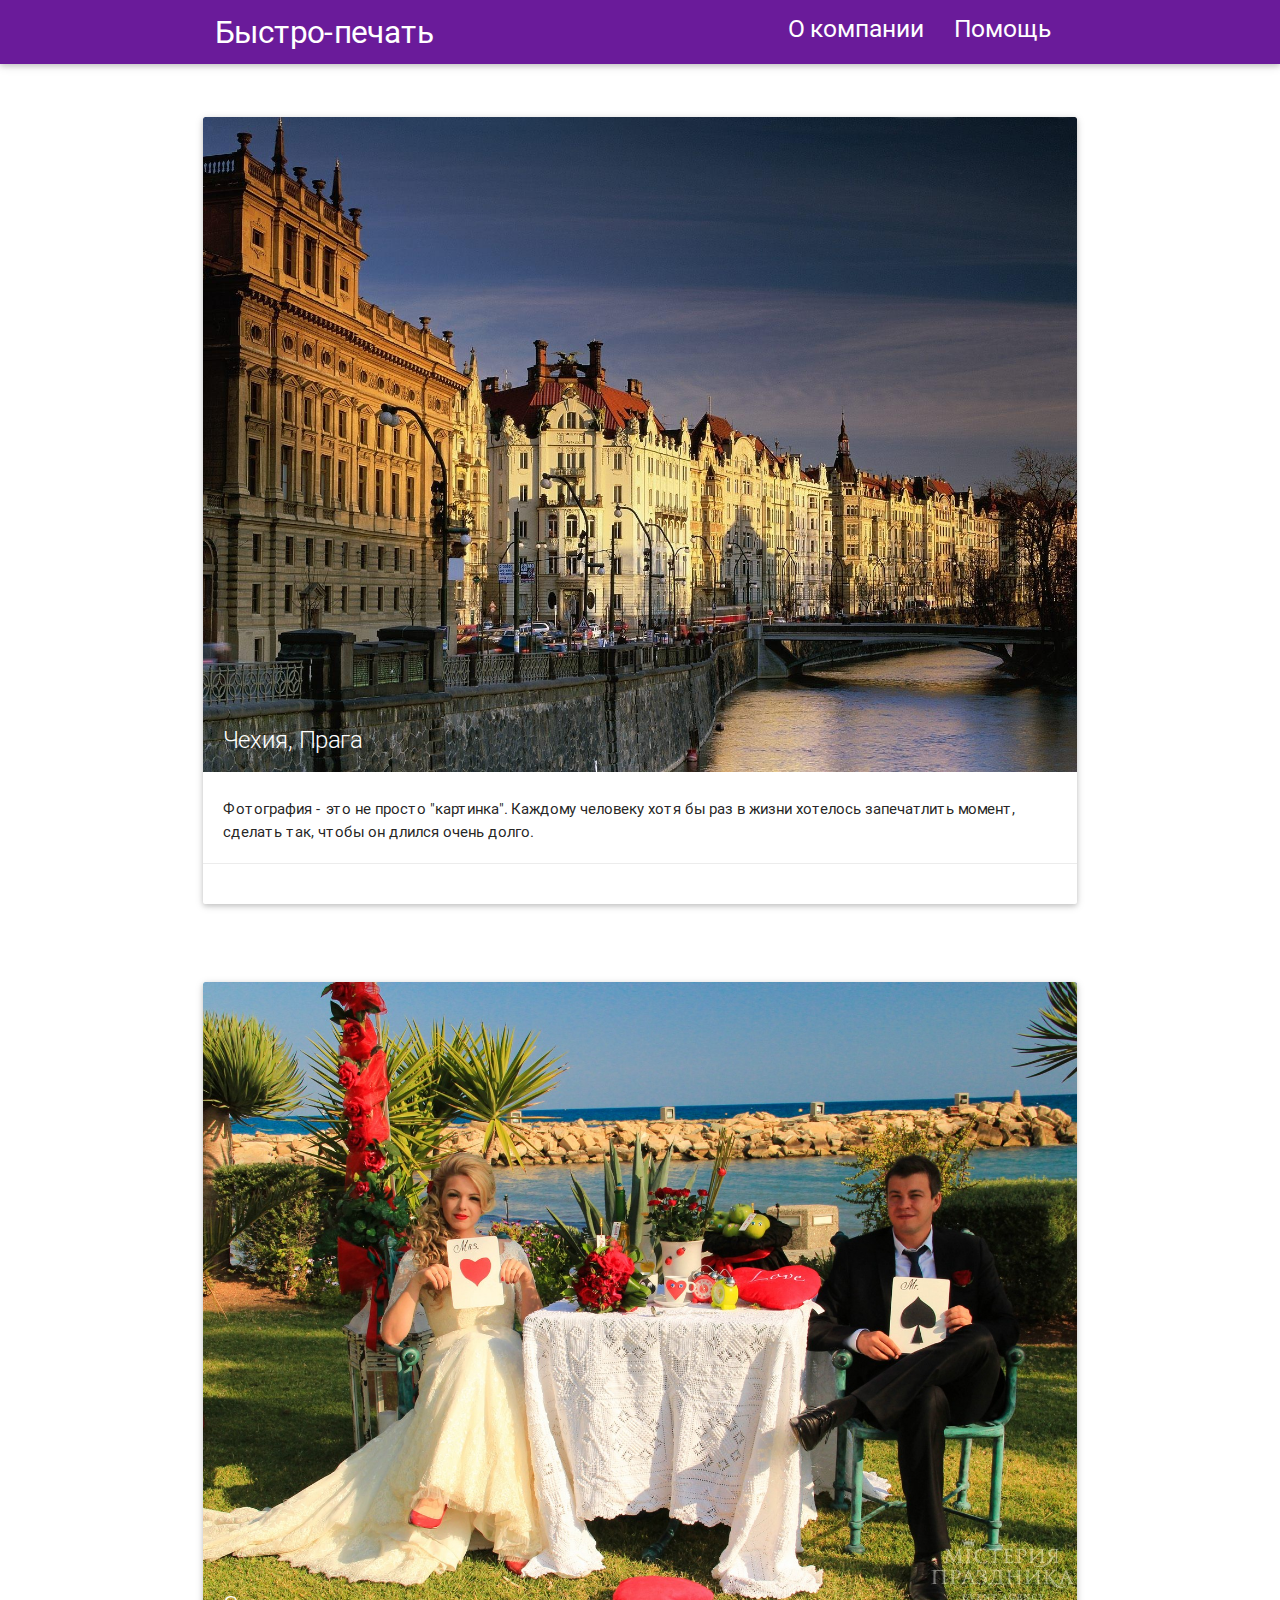
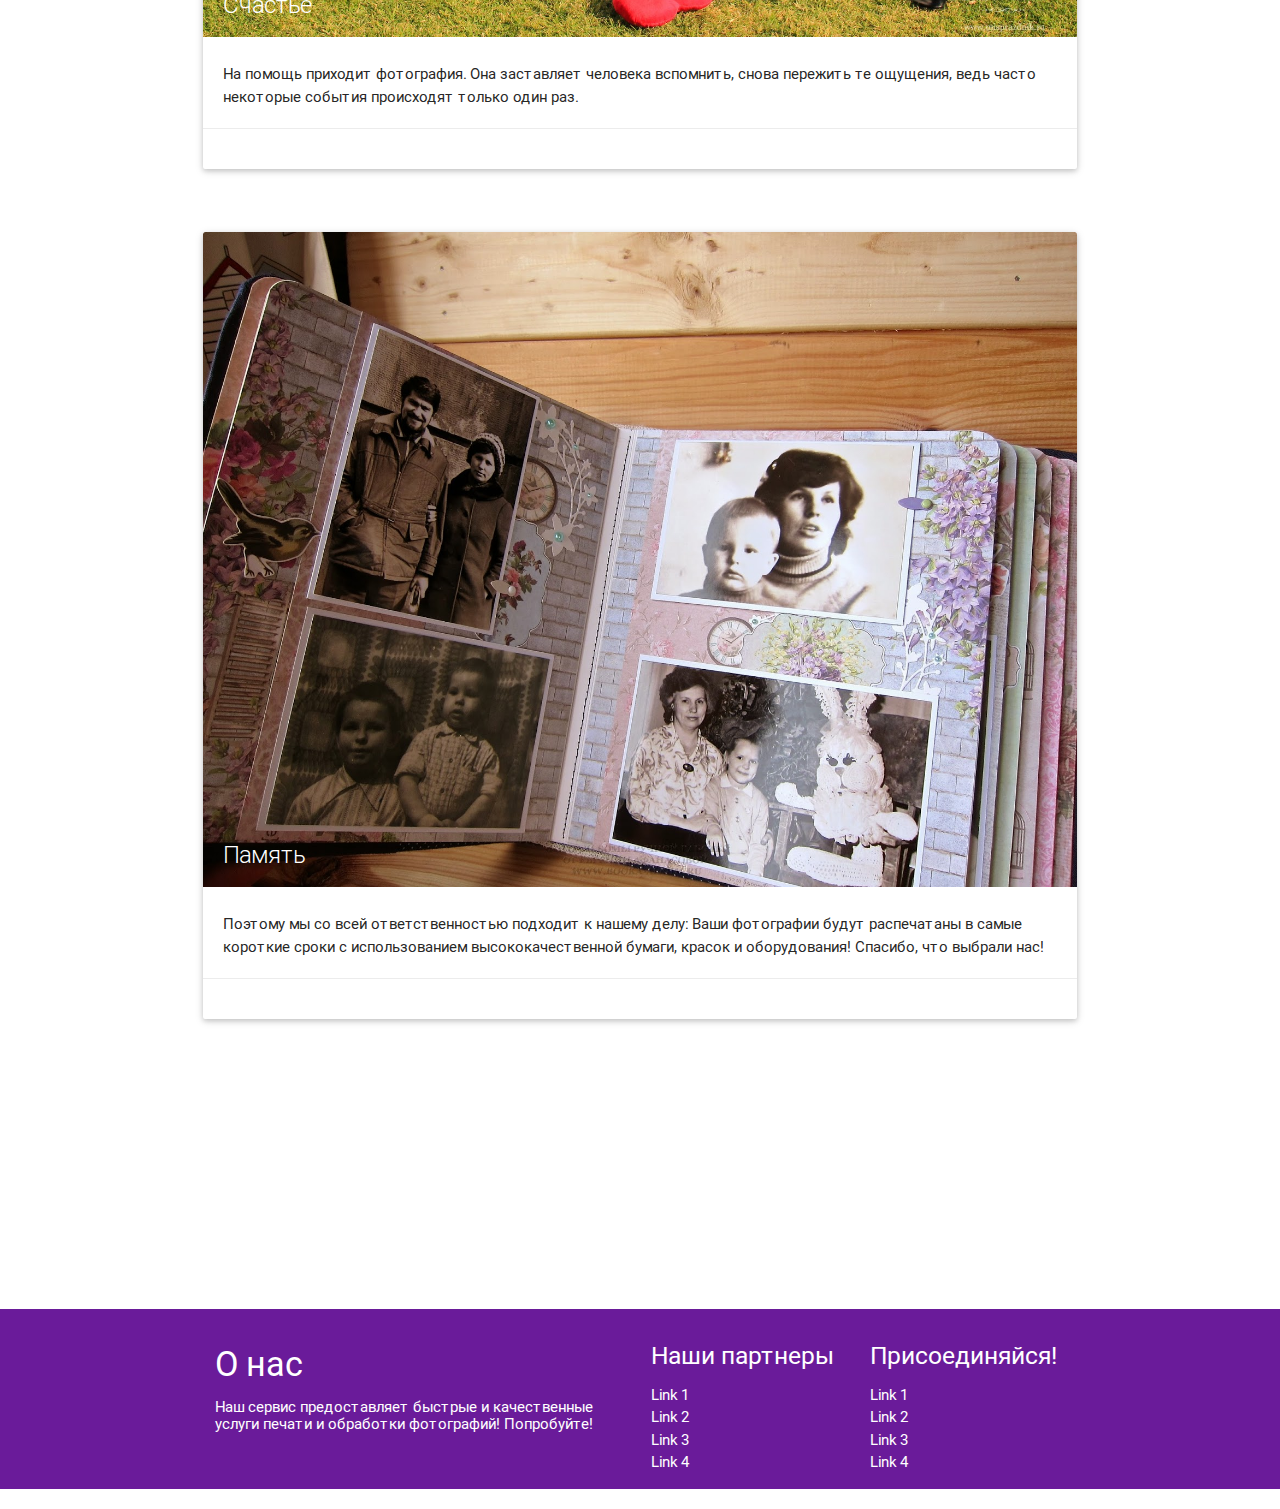
==== starter-template5/company.html @ d38671f3 "local STATIC directory" ====
<!DOCTYPE html>
<html lang="en">
<head>
  <meta http-equiv="Content-Type" content="text/html; charset=UTF-8"/>
  <meta name="viewport" content="width=device-width, initial-scale=1, maximum-scale=1.0, user-scalable=no"/>
  <title>Starter Template - Materialize</title>

  <!-- CSS  -->
  <link href="css/materialize.css" type="text/css" rel="stylesheet" media="screen,projection"/>
  <link href="css/style.css" type="text/css" rel="stylesheet" media="screen,projection"/>
</head>
<body>
  <nav class="purple darken-3" role="navigation">
    <div class="container">
      <div class="nav-wrapper"><a id="logo-container" href="index.html" class="brand-logo">Быстро-печать </a>
        <ul class="right">
		
          <li><a href="company.html"><h5>О компании</h5></a></li>
		  <li><a href="help.html"><h5>Помощь</h5></a></li>
		 
        </ul>

        <ul id="nav-mobile" class="side-nav">
         <li><a href="company.html"><h5>О компании</h5></a></li>
		  <li><a href="help.html"><h5>Помощь</h5></a></li>
        </ul>
        <a href="#" data-activates="nav-mobile" class="button-collapse"><i class="mdi-navigation-menu"></i></a>
      </div>
    </div>
  </nav>
  <!--<div class="section no-pad-bot" id="index-banner">
    <div class="container">
      <br><br>
      <h1 class="header center orange-text">Starter Template</h1>
      <div class="row center">
        <h5 class="header col s12 light">A modern responsive front-end framework based on Material Design</h5>
      </div>
      <div class="row center">
        <a href="http://materializecss.com/getting-started.html" id="download-button" class="btn-large waves-effect waves-light orange">Get Started</a>
      </div>
      <br><br>

    </div>
  </div>-->


  <div class="container" >
    <div class="section" style="padding-top: 3rem;">
	
      <!--   Icon Section   -->
      <div class="row">
	  <div class="row">
        <div class="col s12 m12"> 
          <div class="card">
            <div class="card-image">
              <img src="02.jpg">
              <span class="card-title">Чехия, Прага</span>
            </div>
            <div class="card-content">
              <p>Фотография - это не просто "картинка". Каждому человеку хотя бы раз в жизни хотелось запечатлить момент, сделать так, чтобы он длился очень долго.</p>
            </div>
            <div class="card-action">
            </div>
          </div>
        </div>
      </div>
	  </div>
	  </div>
	  
	  <div class="row">
	  <div class="row">
        <div class="col s12 m12">
          <div class="card">
            <div class="card-image">
              <img src="03.jpg">
              <span class="card-title">Счастье</span>
            </div>
            <div class="card-content">
              <p>На помощь приходит фотография. Она заставляет человека вспомнить, снова пережить те ощущения, ведь часто некоторые события происходят только один раз.</p>
            </div>
            <div class="card-action">
            </div>
          </div>
        </div>
      </div>
	  </div>
	  
	  <div class="row">
	  <div class="row">
        <div class="col s12 m12">
          <div class="card">
            <div class="card-image">
              <img src="04.jpg">
              <span class="card-title">Память</span>
            </div>
            <div class="card-content">
              <p>Поэтому мы со всей ответственностью подходит к нашему делу: Ваши фотографии будут распечатаны в самые короткие сроки с использованием высококачественной бумаги, красок и оборудования! Спасибо, что выбрали нас!</p>
            </div>
            <div class="card-action">
            </div>
          </div>
        </div>
      </div>
	  </div>
	  <!--<p class="dark-text text-darker-4">Фотография - это не просто "картинка". Каждому человеку хотя бы раз в жизни хотелось запечатлить момент, сделать так, чтобы он длился очень долго. На помощь приходит фотография. Она заставляет человека вспомнить, снова пережить те ощущения, ведь часто некоторые события происходят только один раз. Поэтому мы со всей ответственностью подходит к нашему делу: Ваши фотографии будут распечатаны в самые короткие сроки с использованием высококачественной бумаги, красок и оборудования! Спасибо, что выбрали нас! </p>-->
        <!--<div class="col s12 m4">
          <div class="icon-block">
            <h2 class="center light-blue-text"><i class="mdi-image-flash-on"></i></h2>
            <h5 class="center">Speeds up development</h5>

            <p class="light">We did most of the heavy lifting for you to provide a default stylings that incorporate our custom components. Additionally, we refined animations and transitions to provide a smoother experience for developers.</p>
          </div>
        </div>-->

        <!--<div class="col s12 m6">
		<a href="upload.html"> 
		 <div class="card-panel purple darken-3 z-depth-5">
          <div class="row"></div>
			<div class="icon-block">
		
				<h5 class="center "><img class="responsive-img" src="logo.png"></h5>
				<h4 class="center white-text">Хотите напечатать?</h4>
				
			</div>
		  
		   </div>
		   </a>
        </div>-->

        <div class="col s12 m6">
		<!--<a href="inform.html">-->
		<!--<div class="card-panel purple darken-3 z-depth-5">-->
			<div class="row"></div>
			<div class="row"></div>
			
			
			  <!--<div class="icon-block center">
				<h3 class="center white-text"><i class="large mdi-action-info-outline"></i></h3>
				<h4 class="center white-text">Хотите проверить заказ?</h4>
			  </div>-->
			
        <!--</div>-->
		</a>
		</div>
      </div>

    </div>
    <br><br>

    <!--<div class="section">

    </div>-->
 </div>

  <footer class="page-footer purple darken-3">
    <div class="container">
      <div class="row white-text">
        <div class="col l6 s12 ">
          <a class="white-text" href="company.html"><h4>О нас</h4></a>
          <p class="gray-text text-lighten-4"><h6>Наш сервис предоставляет быстрые и качественные услуги печати и обработки фотографий! Попробуйте!</h6></p>


        </div>
        <div class="col l3 s12">
          <h5 class="white-text">Наши партнеры</h5>
          <ul>
            <li><a class="white-text" href="#!">Link 1</a></li>
            <li><a class="white-text" href="#!">Link 2</a></li>
            <li><a class="white-text" href="#!">Link 3</a></li>
            <li><a class="white-text" href="#!">Link 4</a></li>
          </ul>
        </div>
        <div class="col l3 s12">
          <h5 class="white-text">Присоединяйся!</h5>
          <ul>
            <li><a class="white-text" href="#!">Link 1</a></li>
            <li><a class="white-text" href="#!">Link 2</a></li>
            <li><a class="white-text" href="#!">Link 3</a></li>
            <li><a class="white-text" href="#!">Link 4</a></li>
          </ul>
        </div>
      </div>
    </div>
    <!--<div class="footer-copyright">
      <div class="container">
      Made by <a class="orange-text text-lighten-3" href="http://materializecss.com">Materialize</a>
      </div>
    </div>-->
  </footer>


  <!--  Scripts-->
  <script src="https://code.jquery.com/jquery-2.1.1.min.js"></script>
  <script src="js/materialize.js"></script>
  <script src="js/init.js"></script>

  </body>
</html>
---- starter-template5/css/style.css ----
/* Custom Stylesheet */
/**
 * Use this file to override Materialize files so you can update
 * the core Materialize files in the future
 *
 * Made By MaterializeCSS.com
 */

.icon-block {
  padding: 0 15px;
}

#files{
	margin-top:5rem;
	width:100%;
	float:left;
	position: relative;
	border-top: 1px solid black;
}
#btnconfirm{
	margin-top:10px;
}
#idnum{
	width:60%;
}

.thumb {
    height: 150px;
    border: 1px solid #000;
    margin: 10px 5px 0 0;
  }
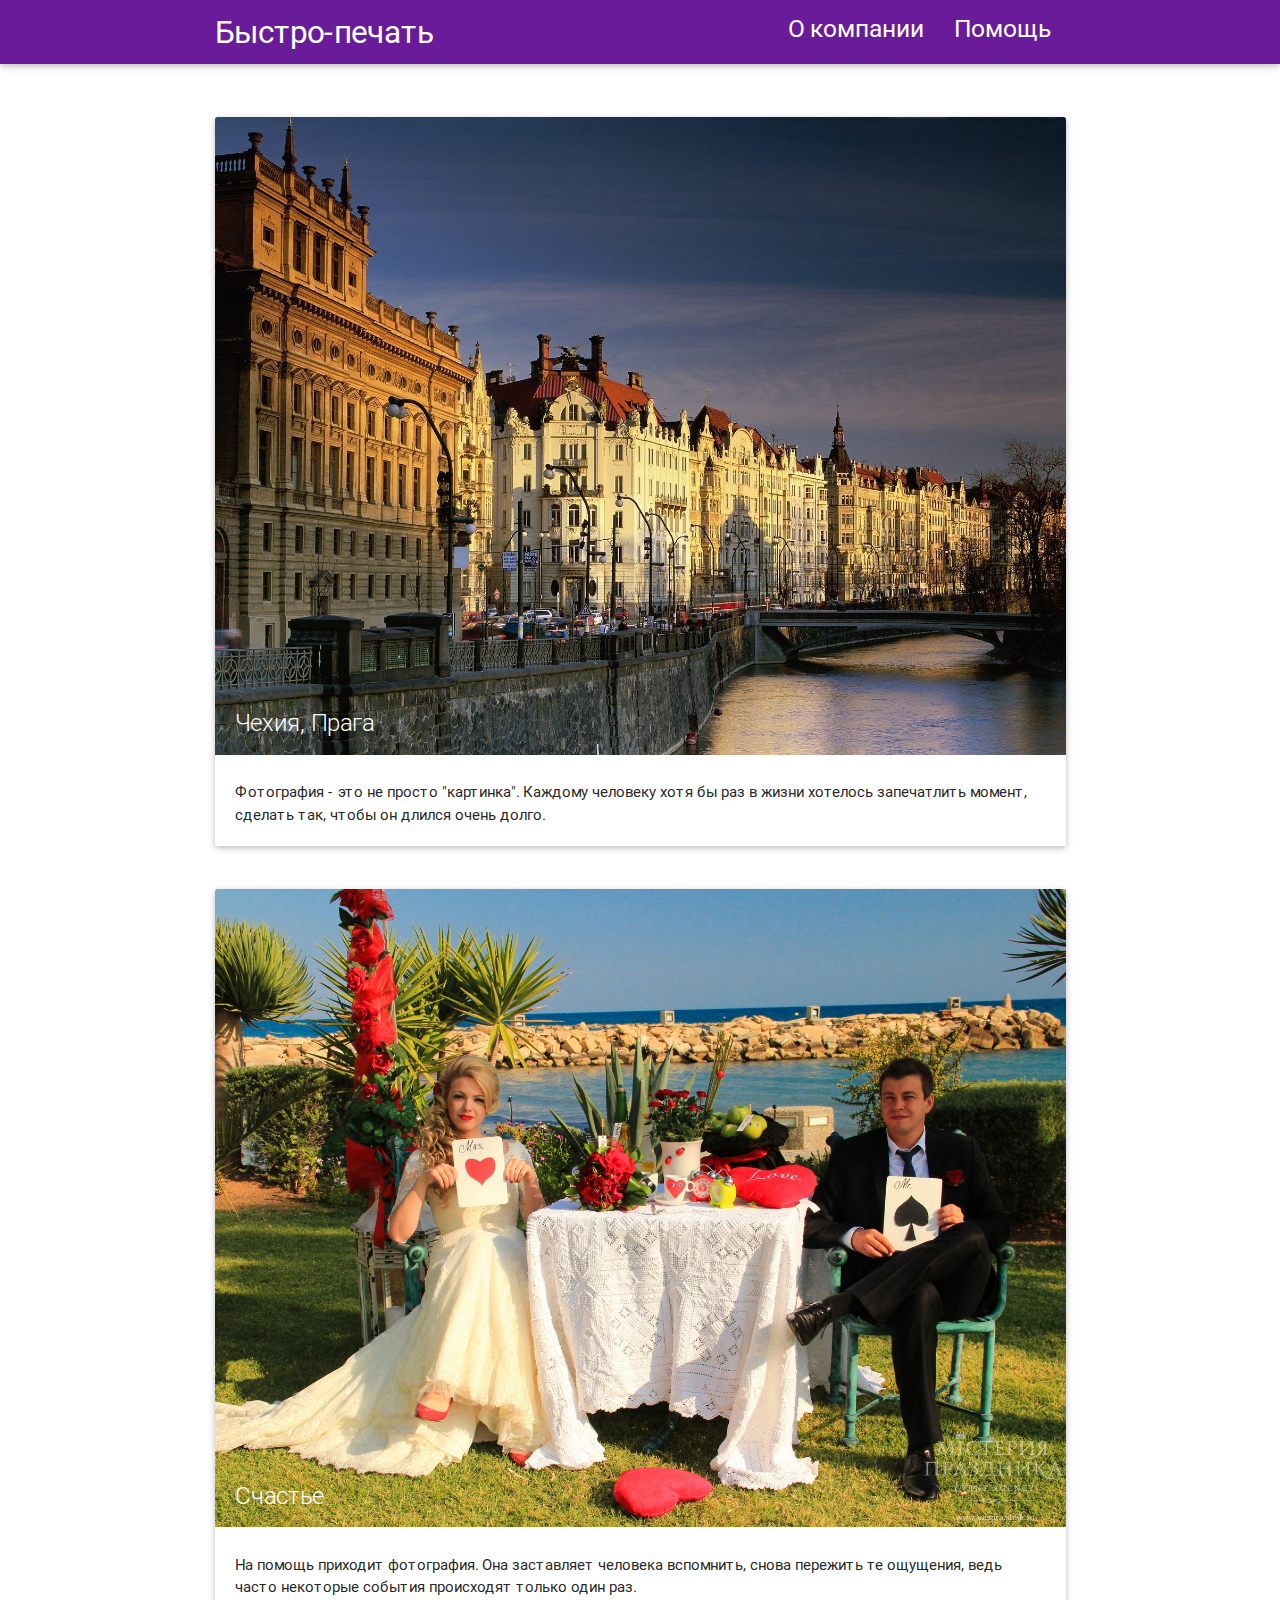
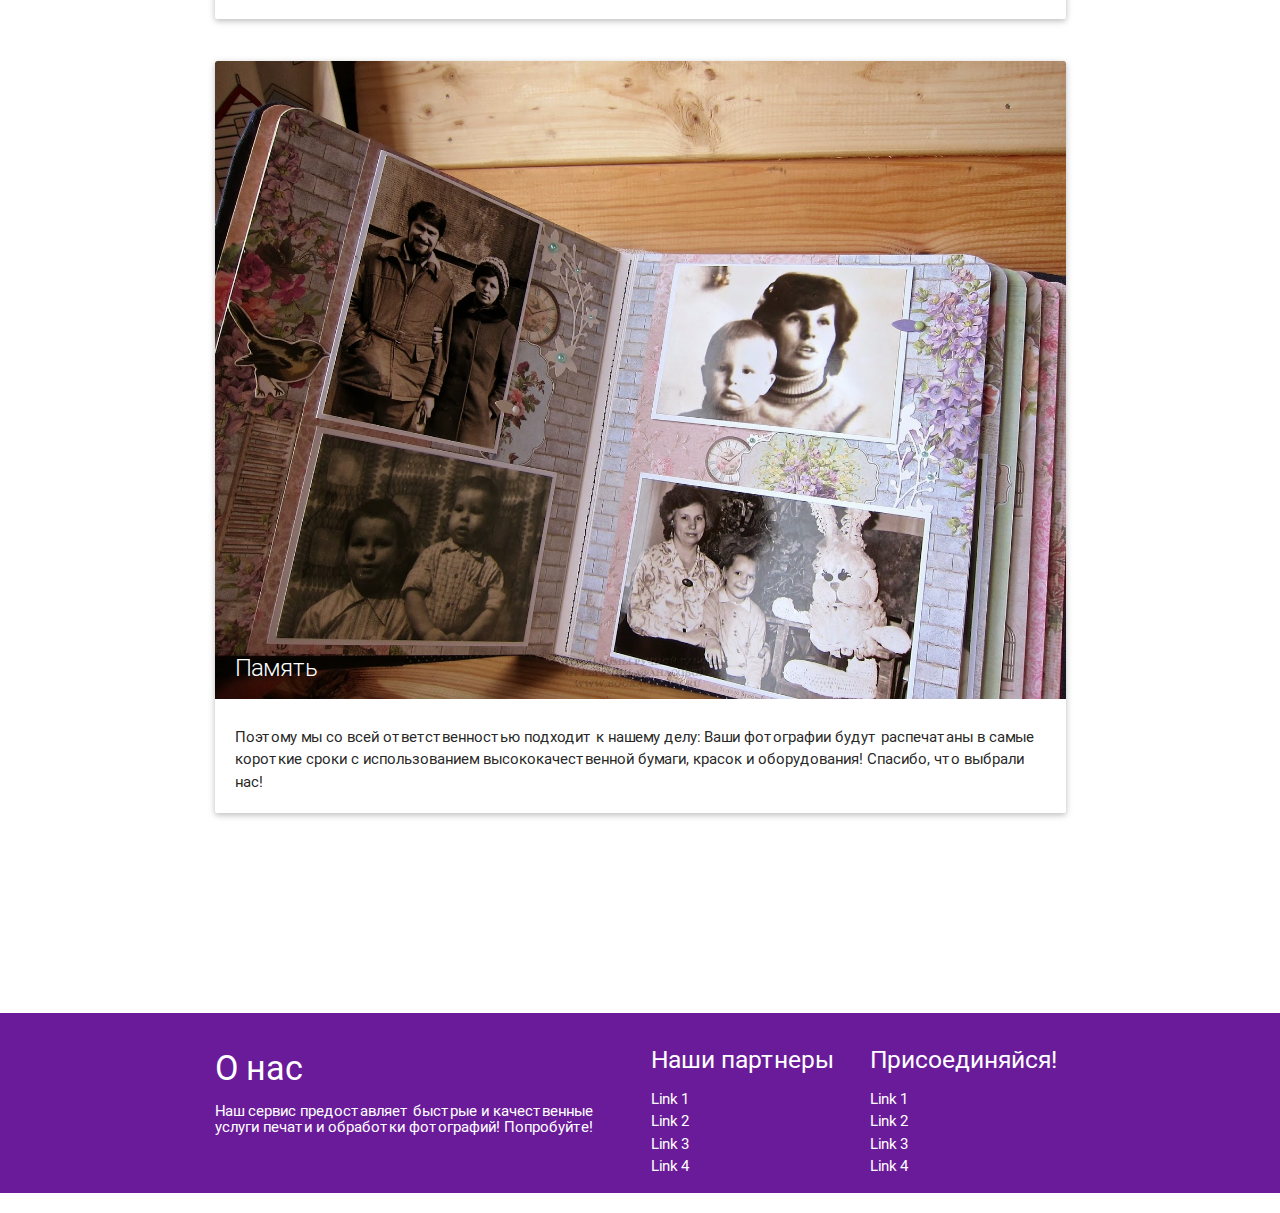
==== commit 9614720d: "Updated" ====
--- a/starter-template5/company.html
+++ b/starter-template5/company.html
@@ -44,11 +44,9 @@
   </div>-->
 
 
-  <div class="container" >
+ <div class="container" >
     <div class="section" style="padding-top: 3rem;">
-	
       <!--   Icon Section   -->
-      <div class="row">
 	  <div class="row">
         <div class="col s12 m12"> 
           <div class="card">
@@ -59,15 +57,12 @@
             <div class="card-content">
               <p>Фотография - это не просто "картинка". Каждому человеку хотя бы раз в жизни хотелось запечатлить момент, сделать так, чтобы он длился очень долго.</p>
             </div>
-            <div class="card-action">
-            </div>
           </div>
         </div>
       </div>
-	  </div>
-	  </div>
+
 	  
-	  <div class="row">
+
 	  <div class="row">
         <div class="col s12 m12">
           <div class="card">
@@ -78,14 +73,10 @@
             <div class="card-content">
               <p>На помощь приходит фотография. Она заставляет человека вспомнить, снова пережить те ощущения, ведь часто некоторые события происходят только один раз.</p>
             </div>
-            <div class="card-action">
-            </div>
           </div>
         </div>
       </div>
-	  </div>
-	  
-	  <div class="row">
+
 	  <div class="row">
         <div class="col s12 m12">
           <div class="card">
@@ -96,61 +87,11 @@
             <div class="card-content">
               <p>Поэтому мы со всей ответственностью подходит к нашему делу: Ваши фотографии будут распечатаны в самые короткие сроки с использованием высококачественной бумаги, красок и оборудования! Спасибо, что выбрали нас!</p>
             </div>
-            <div class="card-action">
-            </div>
           </div>
         </div>
       </div>
-	  </div>
-	  <!--<p class="dark-text text-darker-4">Фотография - это не просто "картинка". Каждому человеку хотя бы раз в жизни хотелось запечатлить момент, сделать так, чтобы он длился очень долго. На помощь приходит фотография. Она заставляет человека вспомнить, снова пережить те ощущения, ведь часто некоторые события происходят только один раз. Поэтому мы со всей ответственностью подходит к нашему делу: Ваши фотографии будут распечатаны в самые короткие сроки с использованием высококачественной бумаги, красок и оборудования! Спасибо, что выбрали нас! </p>-->
-        <!--<div class="col s12 m4">
-          <div class="icon-block">
-            <h2 class="center light-blue-text"><i class="mdi-image-flash-on"></i></h2>
-            <h5 class="center">Speeds up development</h5>
-
-            <p class="light">We did most of the heavy lifting for you to provide a default stylings that incorporate our custom components. Additionally, we refined animations and transitions to provide a smoother experience for developers.</p>
-          </div>
-        </div>-->
-
-        <!--<div class="col s12 m6">
-		<a href="upload.html"> 
-		 <div class="card-panel purple darken-3 z-depth-5">
-          <div class="row"></div>
-			<div class="icon-block">
-		
-				<h5 class="center "><img class="responsive-img" src="logo.png"></h5>
-				<h4 class="center white-text">Хотите напечатать?</h4>
-				
-			</div>
-		  
-		   </div>
-		   </a>
-        </div>-->
-
-        <div class="col s12 m6">
-		<!--<a href="inform.html">-->
-		<!--<div class="card-panel purple darken-3 z-depth-5">-->
-			<div class="row"></div>
-			<div class="row"></div>
-			
-			
-			  <!--<div class="icon-block center">
-				<h3 class="center white-text"><i class="large mdi-action-info-outline"></i></h3>
-				<h4 class="center white-text">Хотите проверить заказ?</h4>
-			  </div>-->
-			
-        <!--</div>-->
-		</a>
-		</div>
-      </div>
-
     </div>
-    <br><br>
-
-    <!--<div class="section">
-
-    </div>-->
- </div>
+</div>
 
   <footer class="page-footer purple darken-3">
     <div class="container">
--- a/starter-template5/css/style.css
+++ b/starter-template5/css/style.css
@@ -22,10 +22,4 @@
 }
 #idnum{
 	width:60%;
-}
-
-.thumb {
-    height: 150px;
-    border: 1px solid #000;
-    margin: 10px 5px 0 0;
-  }+}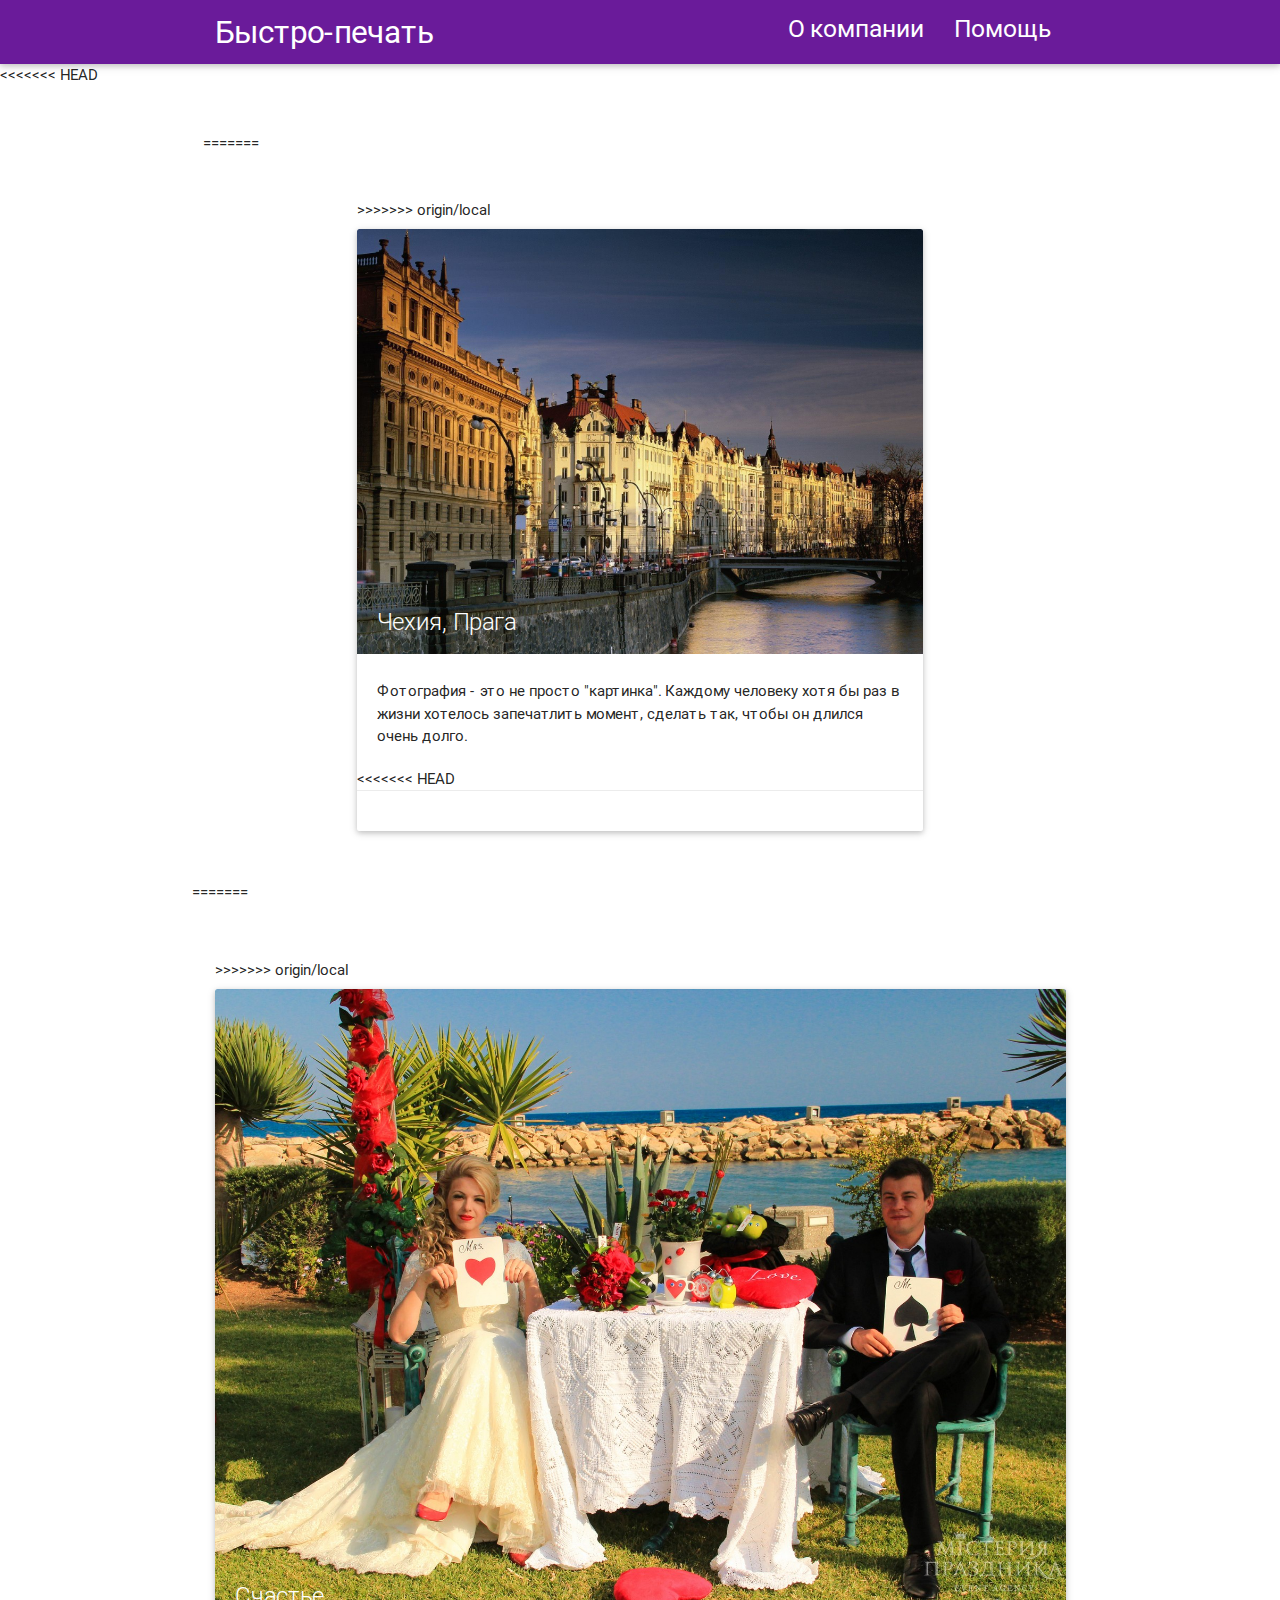
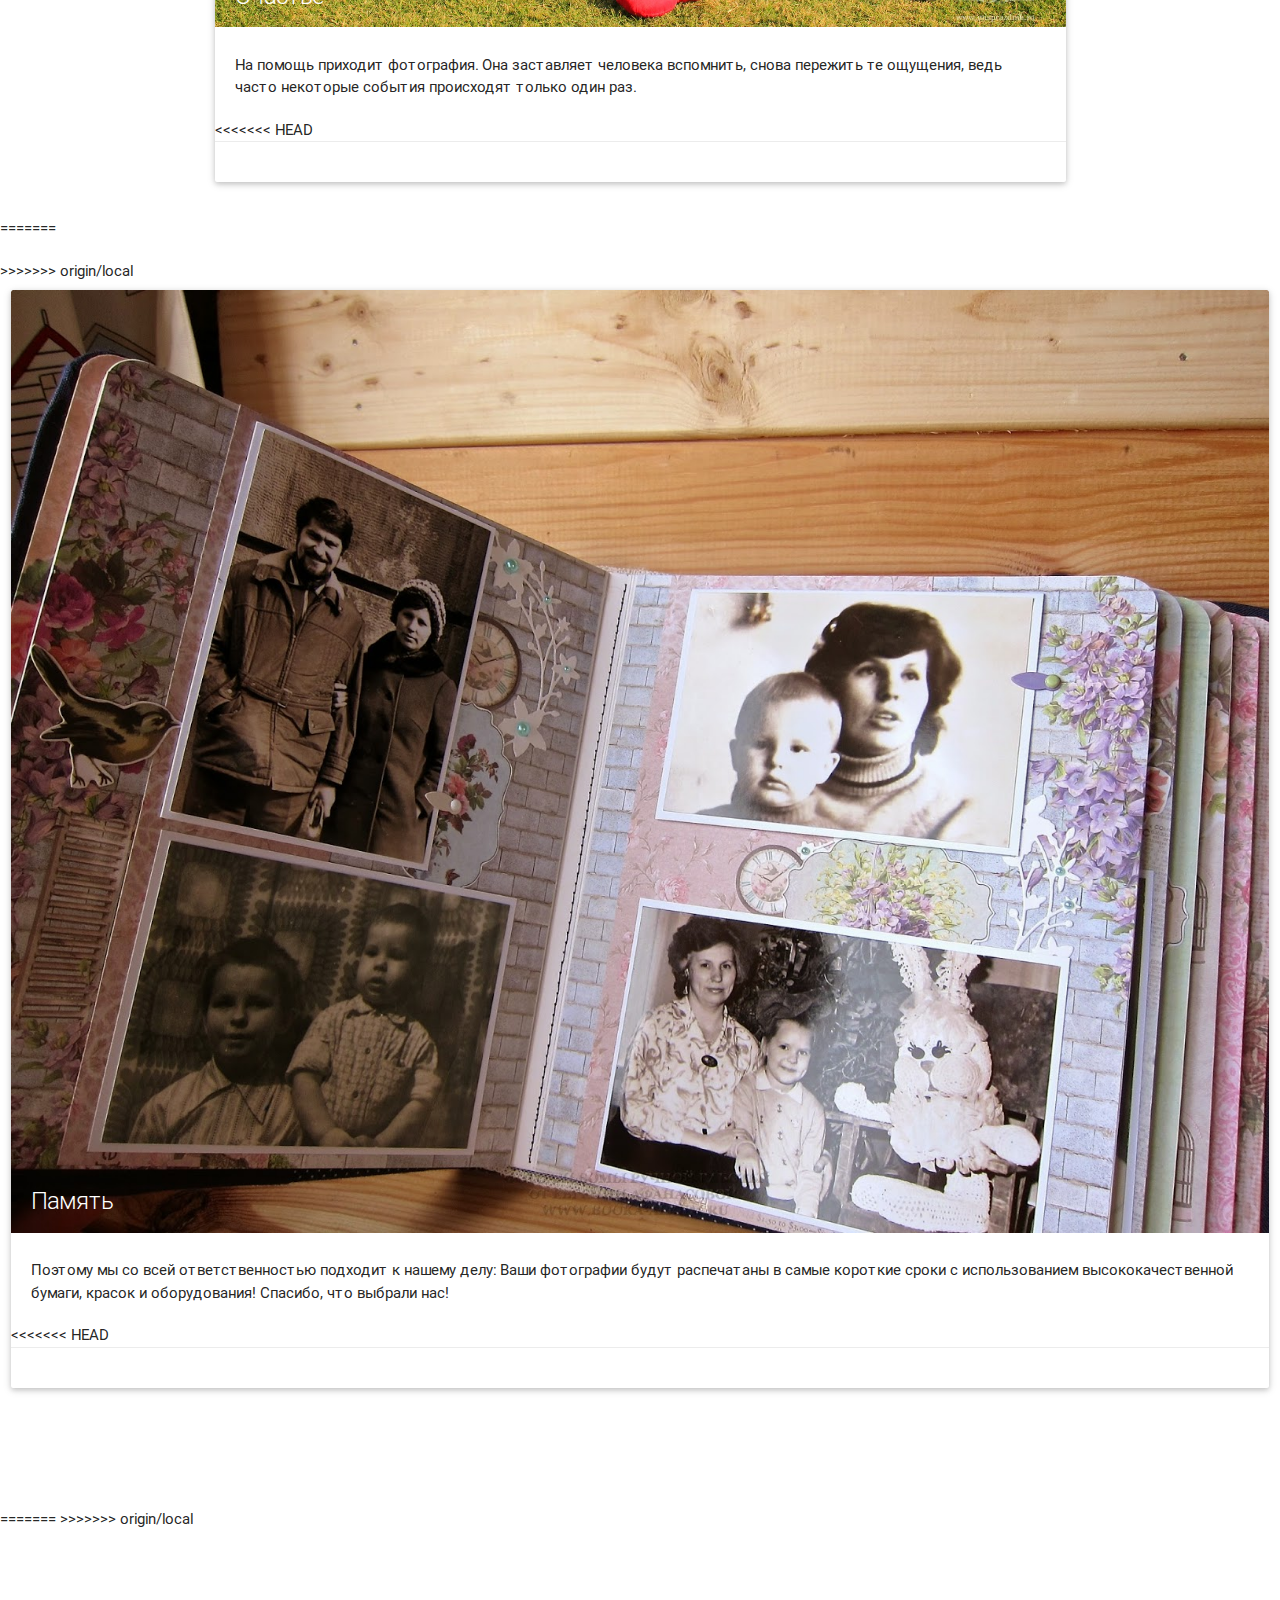
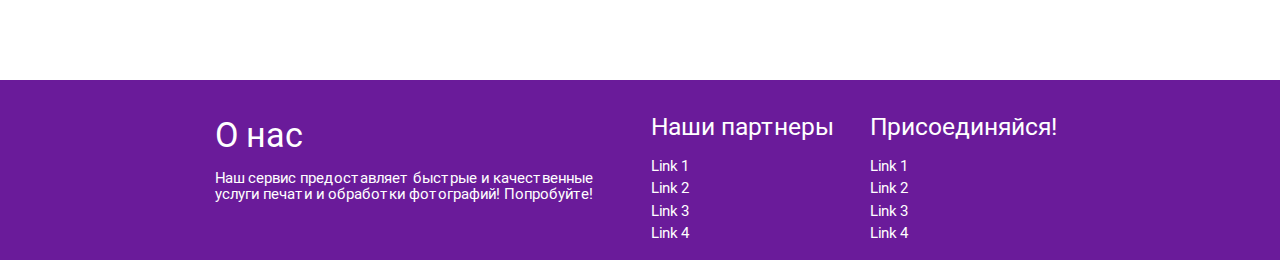
==== commit dbfc65c4: "Merge remote-tracking branch 'origin/local' into #3-Добавлена-структура-сайта" ====
--- a/starter-template5/company.html
+++ b/starter-template5/company.html
@@ -44,9 +44,17 @@
   </div>-->
 
 
+<<<<<<< HEAD
+  <div class="container" >
+    <div class="section" style="padding-top: 3rem;">
+	
+      <!--   Icon Section   -->
+      <div class="row">
+=======
  <div class="container" >
     <div class="section" style="padding-top: 3rem;">
       <!--   Icon Section   -->
+>>>>>>> origin/local
 	  <div class="row">
         <div class="col s12 m12"> 
           <div class="card">
@@ -57,12 +65,24 @@
             <div class="card-content">
               <p>Фотография - это не просто "картинка". Каждому человеку хотя бы раз в жизни хотелось запечатлить момент, сделать так, чтобы он длился очень долго.</p>
             </div>
-          </div>
-        </div>
-      </div>
-
+<<<<<<< HEAD
+            <div class="card-action">
+            </div>
+          </div>
+        </div>
+      </div>
+	  </div>
+	  </div>
 	  
-
+	  <div class="row">
+=======
+          </div>
+        </div>
+      </div>
+
+	  
+
+>>>>>>> origin/local
 	  <div class="row">
         <div class="col s12 m12">
           <div class="card">
@@ -73,10 +93,21 @@
             <div class="card-content">
               <p>На помощь приходит фотография. Она заставляет человека вспомнить, снова пережить те ощущения, ведь часто некоторые события происходят только один раз.</p>
             </div>
-          </div>
-        </div>
-      </div>
-
+<<<<<<< HEAD
+            <div class="card-action">
+            </div>
+          </div>
+        </div>
+      </div>
+	  </div>
+	  
+	  <div class="row">
+=======
+          </div>
+        </div>
+      </div>
+
+>>>>>>> origin/local
 	  <div class="row">
         <div class="col s12 m12">
           <div class="card">
@@ -87,11 +118,69 @@
             <div class="card-content">
               <p>Поэтому мы со всей ответственностью подходит к нашему делу: Ваши фотографии будут распечатаны в самые короткие сроки с использованием высококачественной бумаги, красок и оборудования! Спасибо, что выбрали нас!</p>
             </div>
+<<<<<<< HEAD
+            <div class="card-action">
+            </div>
+          </div>
+        </div>
+      </div>
+	  </div>
+	  <!--<p class="dark-text text-darker-4">Фотография - это не просто "картинка". Каждому человеку хотя бы раз в жизни хотелось запечатлить момент, сделать так, чтобы он длился очень долго. На помощь приходит фотография. Она заставляет человека вспомнить, снова пережить те ощущения, ведь часто некоторые события происходят только один раз. Поэтому мы со всей ответственностью подходит к нашему делу: Ваши фотографии будут распечатаны в самые короткие сроки с использованием высококачественной бумаги, красок и оборудования! Спасибо, что выбрали нас! </p>-->
+        <!--<div class="col s12 m4">
+          <div class="icon-block">
+            <h2 class="center light-blue-text"><i class="mdi-image-flash-on"></i></h2>
+            <h5 class="center">Speeds up development</h5>
+
+            <p class="light">We did most of the heavy lifting for you to provide a default stylings that incorporate our custom components. Additionally, we refined animations and transitions to provide a smoother experience for developers.</p>
+          </div>
+        </div>-->
+
+        <!--<div class="col s12 m6">
+		<a href="upload.html"> 
+		 <div class="card-panel purple darken-3 z-depth-5">
+          <div class="row"></div>
+			<div class="icon-block">
+		
+				<h5 class="center "><img class="responsive-img" src="logo.png"></h5>
+				<h4 class="center white-text">Хотите напечатать?</h4>
+				
+			</div>
+		  
+		   </div>
+		   </a>
+        </div>-->
+
+        <div class="col s12 m6">
+		<!--<a href="inform.html">-->
+		<!--<div class="card-panel purple darken-3 z-depth-5">-->
+			<div class="row"></div>
+			<div class="row"></div>
+			
+			
+			  <!--<div class="icon-block center">
+				<h3 class="center white-text"><i class="large mdi-action-info-outline"></i></h3>
+				<h4 class="center white-text">Хотите проверить заказ?</h4>
+			  </div>-->
+			
+        <!--</div>-->
+		</a>
+		</div>
+      </div>
+
+    </div>
+    <br><br>
+
+    <!--<div class="section">
+
+    </div>-->
+ </div>
+=======
           </div>
         </div>
       </div>
     </div>
 </div>
+>>>>>>> origin/local
 
   <footer class="page-footer purple darken-3">
     <div class="container">
--- a/starter-template5/css/style.css
+++ b/starter-template5/css/style.css
@@ -22,4 +22,14 @@
 }
 #idnum{
 	width:60%;
-}+<<<<<<< HEAD
+}
+=======
+}
+
+.thumb {
+    height: 150px;
+    border: 1px solid #000;
+    margin: 10px 5px 0 0;
+  }
+>>>>>>> origin/local
